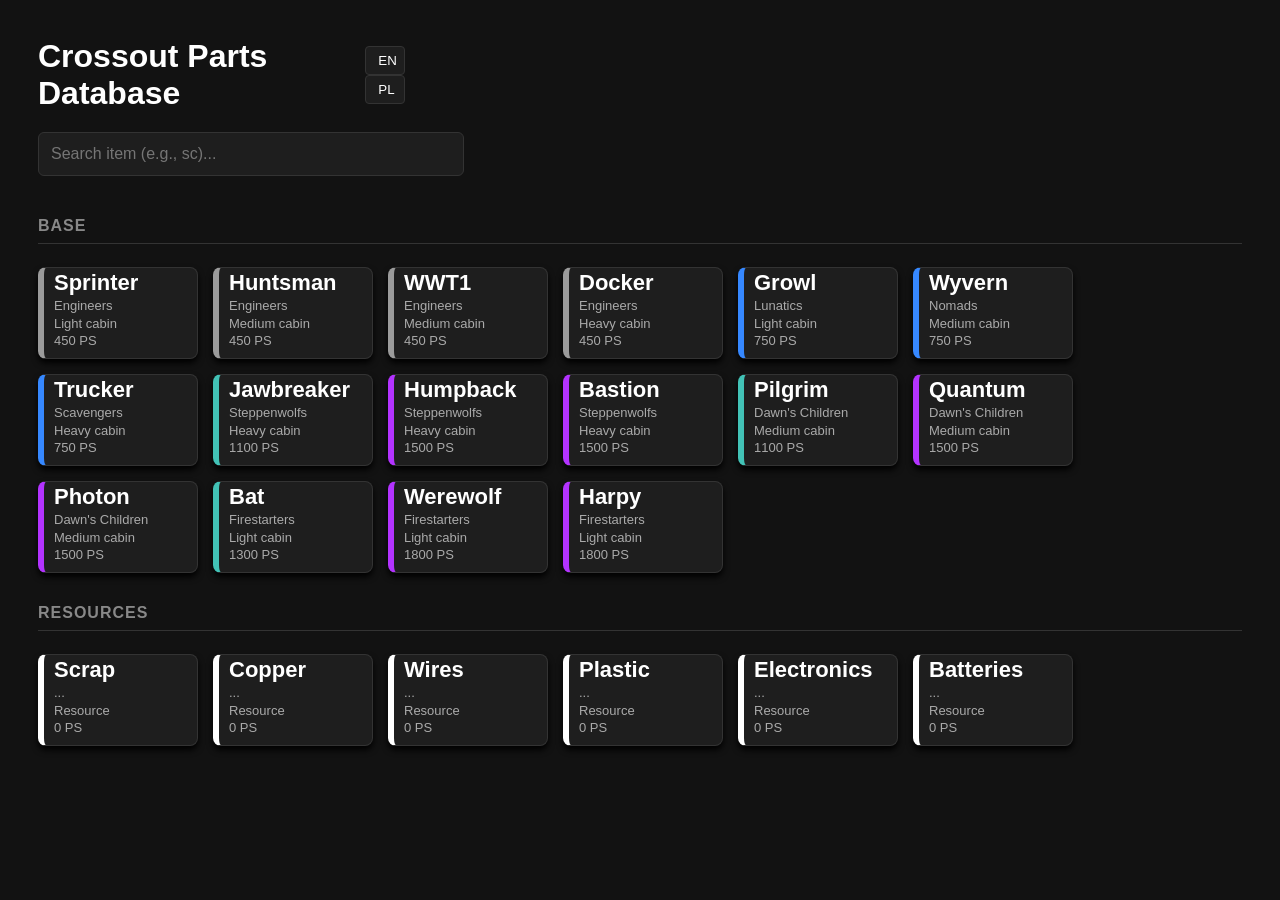
==== index.html @ c1599728 "update 2026-09-07 19:15" ====
<!DOCTYPE html>
<html lang="en">
	<head>
		<meta charset="UTF-8">
		<meta name="viewport" content="width=device-width, initial-scale=1.0">
		<link rel="stylesheet" href="style.css">
		<title>CrossCalc</title>
	</head>
	<body>
		<div class="header-bar">
			<h1 ccl="title" style="margin: 0;">Crossout Parts Database</h1>
			<div>
				<button class="lang-btn" onclick="setLanguage('en')">EN</button>
				<button class="lang-btn" onclick="setLanguage('pl')">PL</button>
			</div>
		</div>
		<input type="text" id="searchInput" placeholder="Search item (e.g., sc)..." oninput="filterItems()">
		<div class="grid" id="itemsContainer"></div>
		<script src="script.js"></script>
	</body>
</html>
---- style.css ----
:root { --clr-btn-border: #BBBBBB; }
body {
	font-family: Arial, sans-serif;
	background-color: #121212;
	color: #ffffff;
	padding: 30px;
}
.header-bar {
	display: flex;
	justify-content: space-between;
	align-items: center;
	max-width: 400px;
	margin-bottom: 20px;
}
.lang-btn {
	width: 40px;
	background-color: #1e1e1e;
	color: #fff;
	border: 1px solid #333;
	padding: 6px 12px;
	border-radius: 4px;
	text-align: center;
	cursor: pointer;
	transition-duration: 0.2s;
}
.lang-btn:hover {
	border-color: var(--clr-btn-border);
	width: 50px;
}
#searchInput {
	width: 100%;
	max-width: 400px;
	padding: 12px;
	font-size: 16px;
	border-radius: 6px;
	border: 1px solid #333;
	background-color: #1e1e1e;
	color: #fff;
	margin-bottom: 25px;
	outline: none;
}
#searchInput:focus { border-color: var(--clr-btn-border); }
.grid {
	display: flex;
	flex-wrap: wrap;
	gap: 15px;
}
.card {
	--rare: #0000;
	background-color: #1e1e1e;
	border: 1px solid #333;
	border-left: 6px solid var(--rare);
	border-radius: 8px;
	width: 160px;
	height: 92px;
	display: flex;
	flex-direction: column;
	justify-content: space-between;
	text-align: left;
	padding: 10px;
	box-sizing: border-box;
	box-shadow: 0 4px 6px rgba(0,0,0,1);
	transition-duration: 0.2s;
}
.card:hover {
	transform: translateY(-3px);
	border-color: var(--clr-btn-border);
	border-left: 6px solid var(--rare);
}
.back-link {
	display: inline-block;
	margin-bottom: 20px;
	color: var(--clr-btn-border);
	text-decoration: none;
}
.back-link:hover { text-decoration: underline; }
.details-box {
	--rare: #0000;
	background-color: #1e1e1e;
	border: 1px solid #333;
	border-left: 6px solid var(--rare);
	border-radius: 8px;
	padding: 20px;
	max-width: 800px;
	box-shadow: 0 4px 6px rgba(0,0,0,1);
}
.craft-section {
	margin-top: 20px;
	border-top: 1px solid #333;
}
.craft-section h3 {
	font-size: 16px;
	margin-bottom: 10px;
	color: #ccc;
}
.craft-grid {
	display: flex;
	flex-wrap: wrap;
	gap: 10px;
}
stit {
	font-size: 22px;
	font-weight: bold;
	margin-top: -8px;
}
tit {
	font-size: 32px;
	font-weight: bold;
}
id {
	font-size: 14px;
	color: #444;
	margin-left: 8px;
}
sdes {
	font-size: 13px;
	color: #AAA;
	display: block;
}
des {
	font-size: 16px;
	color: #AAA;
	display: block;
}
sl { text-transform: capitalize; }
.category-separator {
	width: 100%;
	margin-top: 0px;
	margin-bottom: 0px;
}
.category-separator h3 {
	color: #888;
	font-size: 16px;
	margin-bottom: 5px;
	text-transform: uppercase;
	letter-spacing: 1px;
}
.category-separator hr {
	border: none;
	border-top: 1px solid #333;
	width: 100%;
}
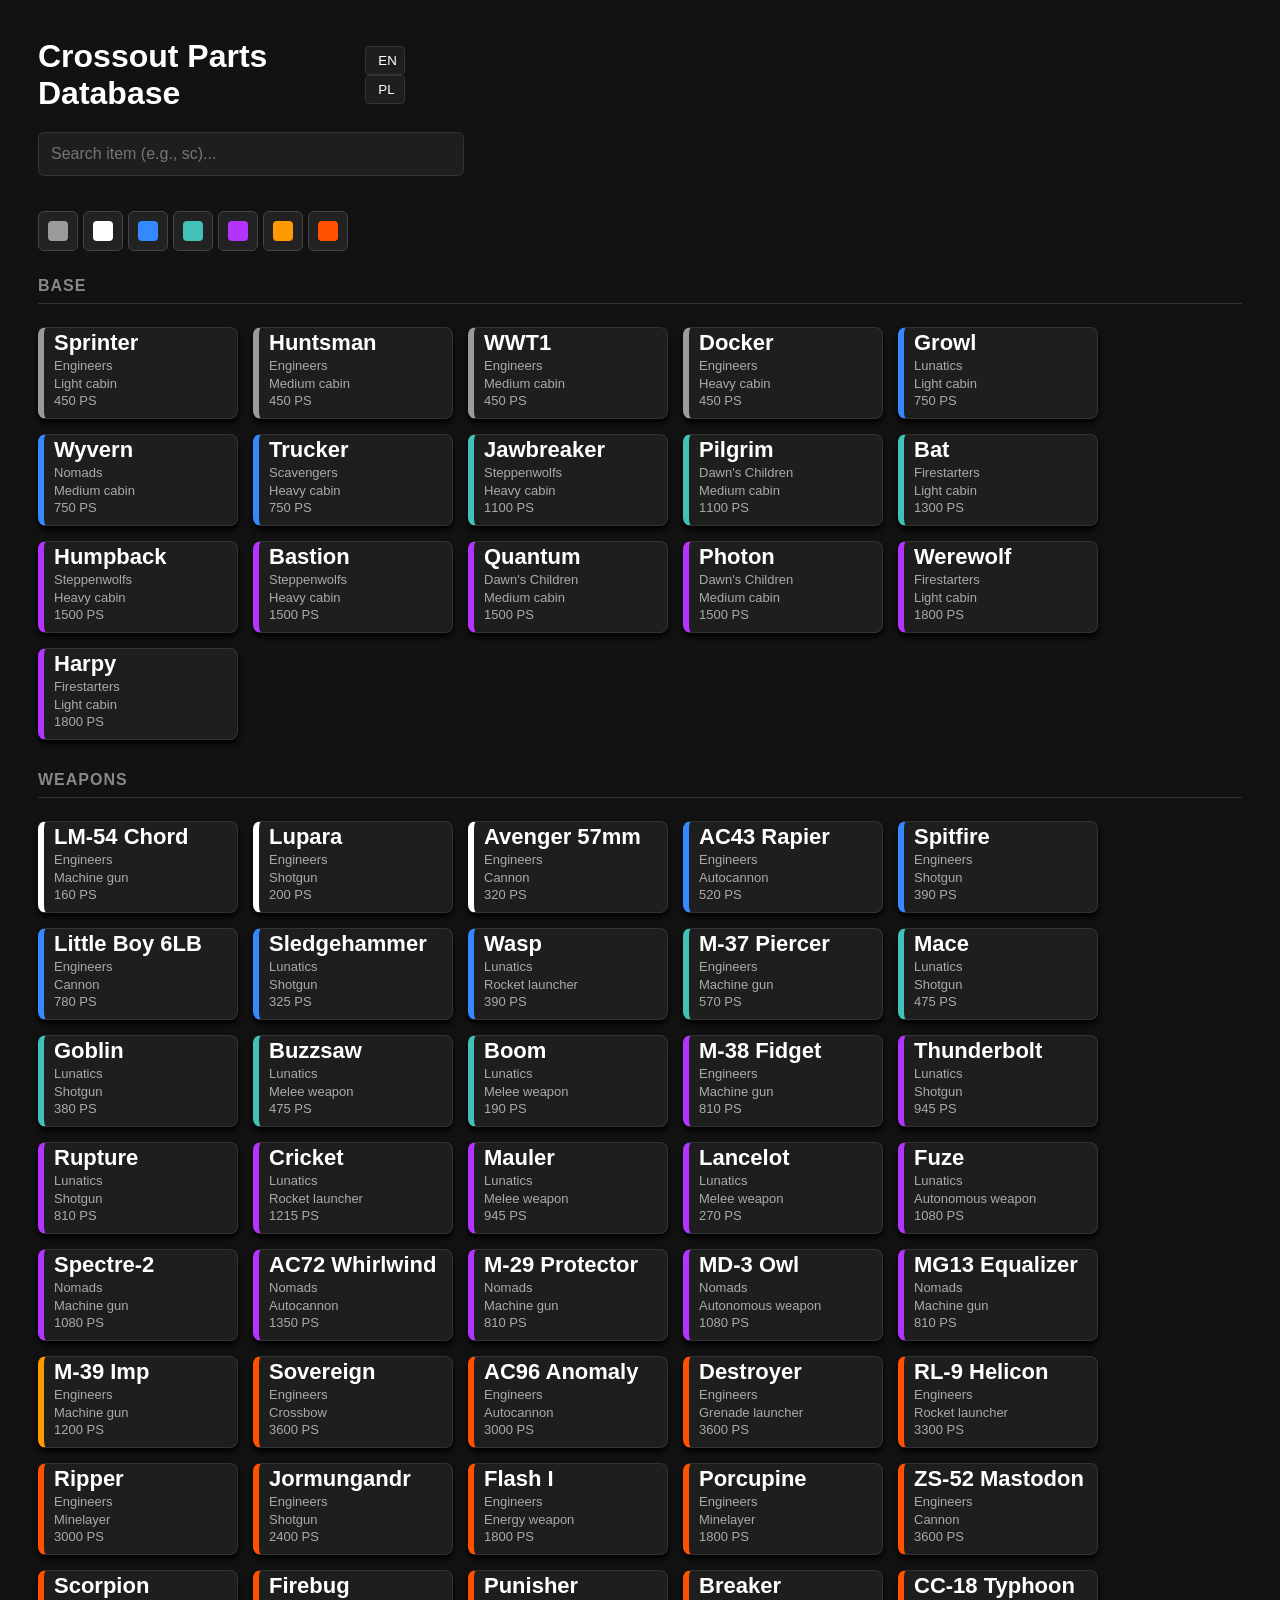
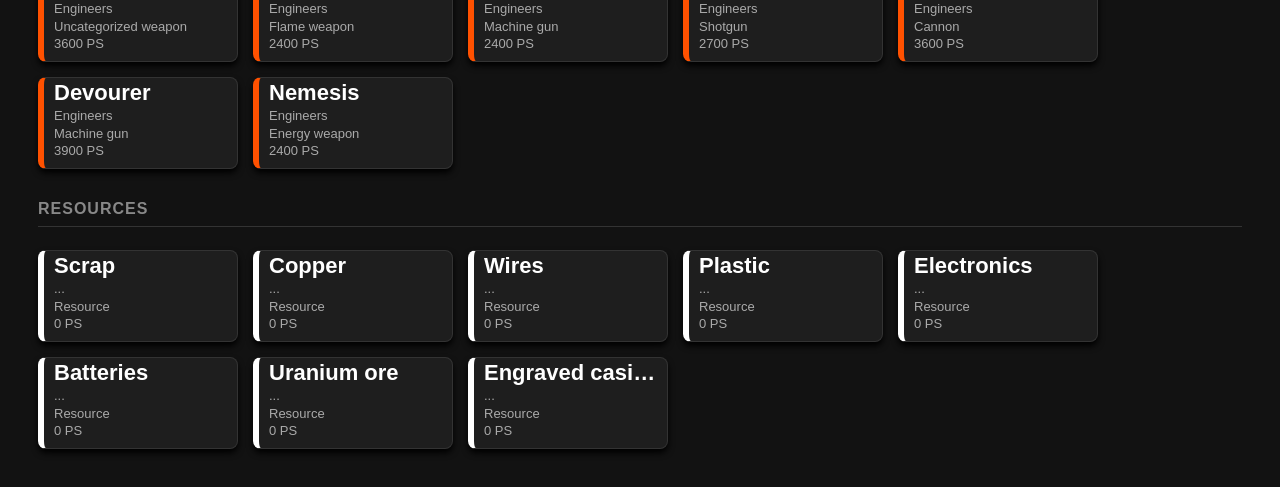
==== commit 66a6fb19: "update 2026-09-08 20:47" ====
--- a/index.html
+++ b/index.html
@@ -15,6 +15,7 @@
 			</div>
 		</div>
 		<input type="text" id="searchInput" placeholder="Search item (e.g., sc)..." oninput="filterItems()">
+		<div id="rare-choose" style="margin: 10px 0; display: flex; gap: 5px; flex-wrap: wrap;"></div>
 		<div class="grid" id="itemsContainer"></div>
 		<script src="script.js"></script>
 	</body>
--- a/style.css
+++ b/style.css
@@ -27,6 +27,31 @@
 	border-color: var(--clr-btn-border);
 	width: 50px;
 }
+.rare-btn {
+	width: 40px; height: 40px;
+	background-color: #222;
+	border: 1px solid #444;
+	border-radius: 6px;
+	cursor: pointer;
+	display: inline-flex;
+	align-items: center;
+	justify-content: center;
+	padding: 0;
+	transition-duration: 0.2s;
+}
+.rare-btn[on] {
+	background-color: #666;
+	border-color: #fff;
+}
+.rare-btn:hover {
+	background-color: #444;
+	border-color: #aaa;
+}
+.rare-btn .rare-box {
+	width: 20px;
+	height: 20px;
+	border-radius: 4px;
+}
 #searchInput {
 	width: 100%;
 	max-width: 400px;
@@ -51,7 +76,7 @@
 	border: 1px solid #333;
 	border-left: 6px solid var(--rare);
 	border-radius: 8px;
-	width: 160px;
+	width: 200px;
 	height: 92px;
 	display: flex;
 	flex-direction: column;
@@ -62,6 +87,12 @@
 	box-shadow: 0 4px 6px rgba(0,0,0,1);
 	transition-duration: 0.2s;
 }
+.card * {
+	white-space: nowrap;
+	overflow: hidden;
+	text-overflow: ellipsis;
+	min-width: 0;
+}
 .card:hover {
 	transform: translateY(-3px);
 	border-color: var(--clr-btn-border);
@@ -140,3 +171,44 @@
 	border-top: 1px solid #333;
 	width: 100%;
 }
+.market-calculator hr {
+	border: none;
+	border-top: 1px solid #333;
+	margin: 15px 0;
+}
+.market-inputs-grid {
+	display: flex;
+	flex-wrap: wrap;
+	gap: 10px;
+	margin-bottom: 15px;
+}
+.market-input-group { width: 200px; }
+.market-price-input,
+.market-sell-input {
+	width: 100%;
+	background: #1a1a1a;
+	border: 1px solid #444;
+	color: #fff;
+	padding: 5px 8px;
+	border-radius: 4px;
+	box-sizing: border-box;
+}
+.market-sell-input {
+	padding: 6px 8px;
+	margin-top: 4px;
+}
+.market-total-box {
+	background: #1e1e1e;
+	padding: 0px;
+	border-radius: 6px;
+	margin-bottom: 10px;
+}
+.market-total-value {
+	color: #42c2b6;
+	font-weight: bold;
+}
+.market-profit-box { margin-top: 8px; }
+.market-profit-value {
+	color: #ff9a00;
+	font-weight: bold;
+}
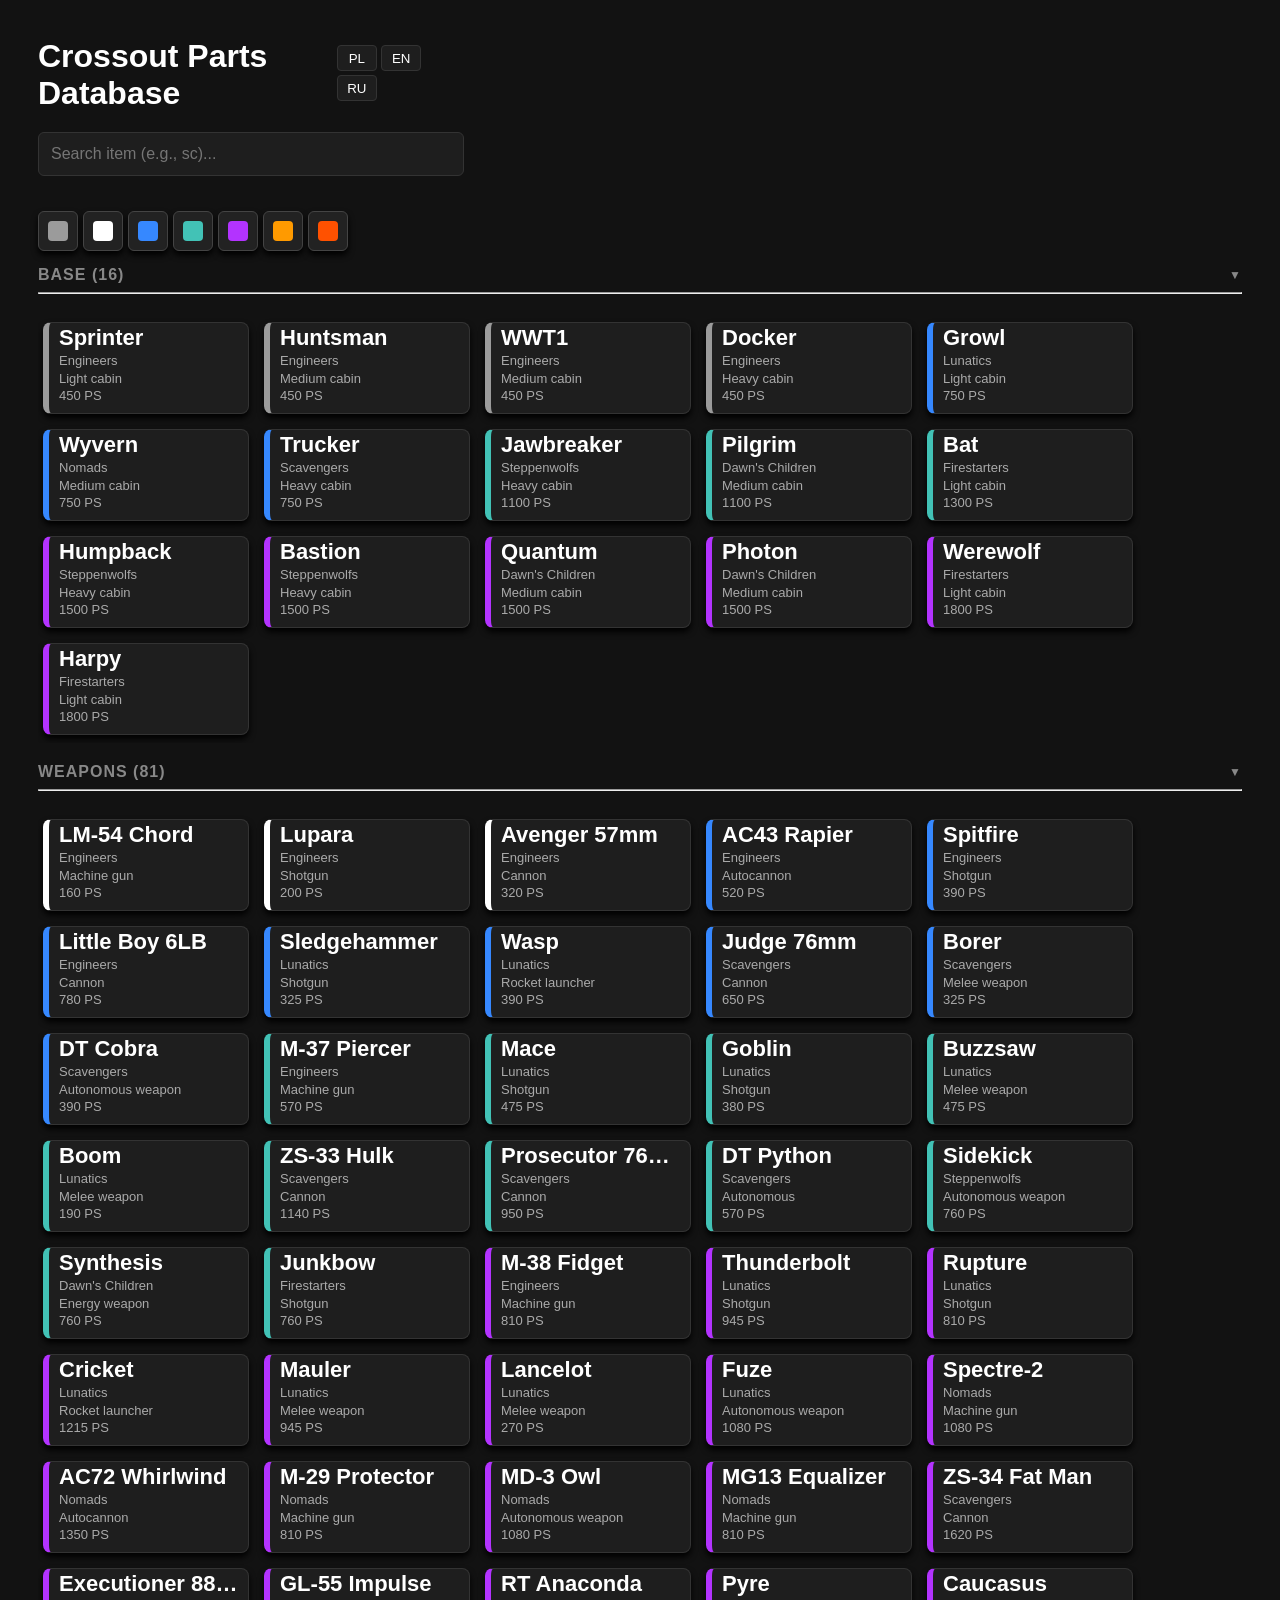
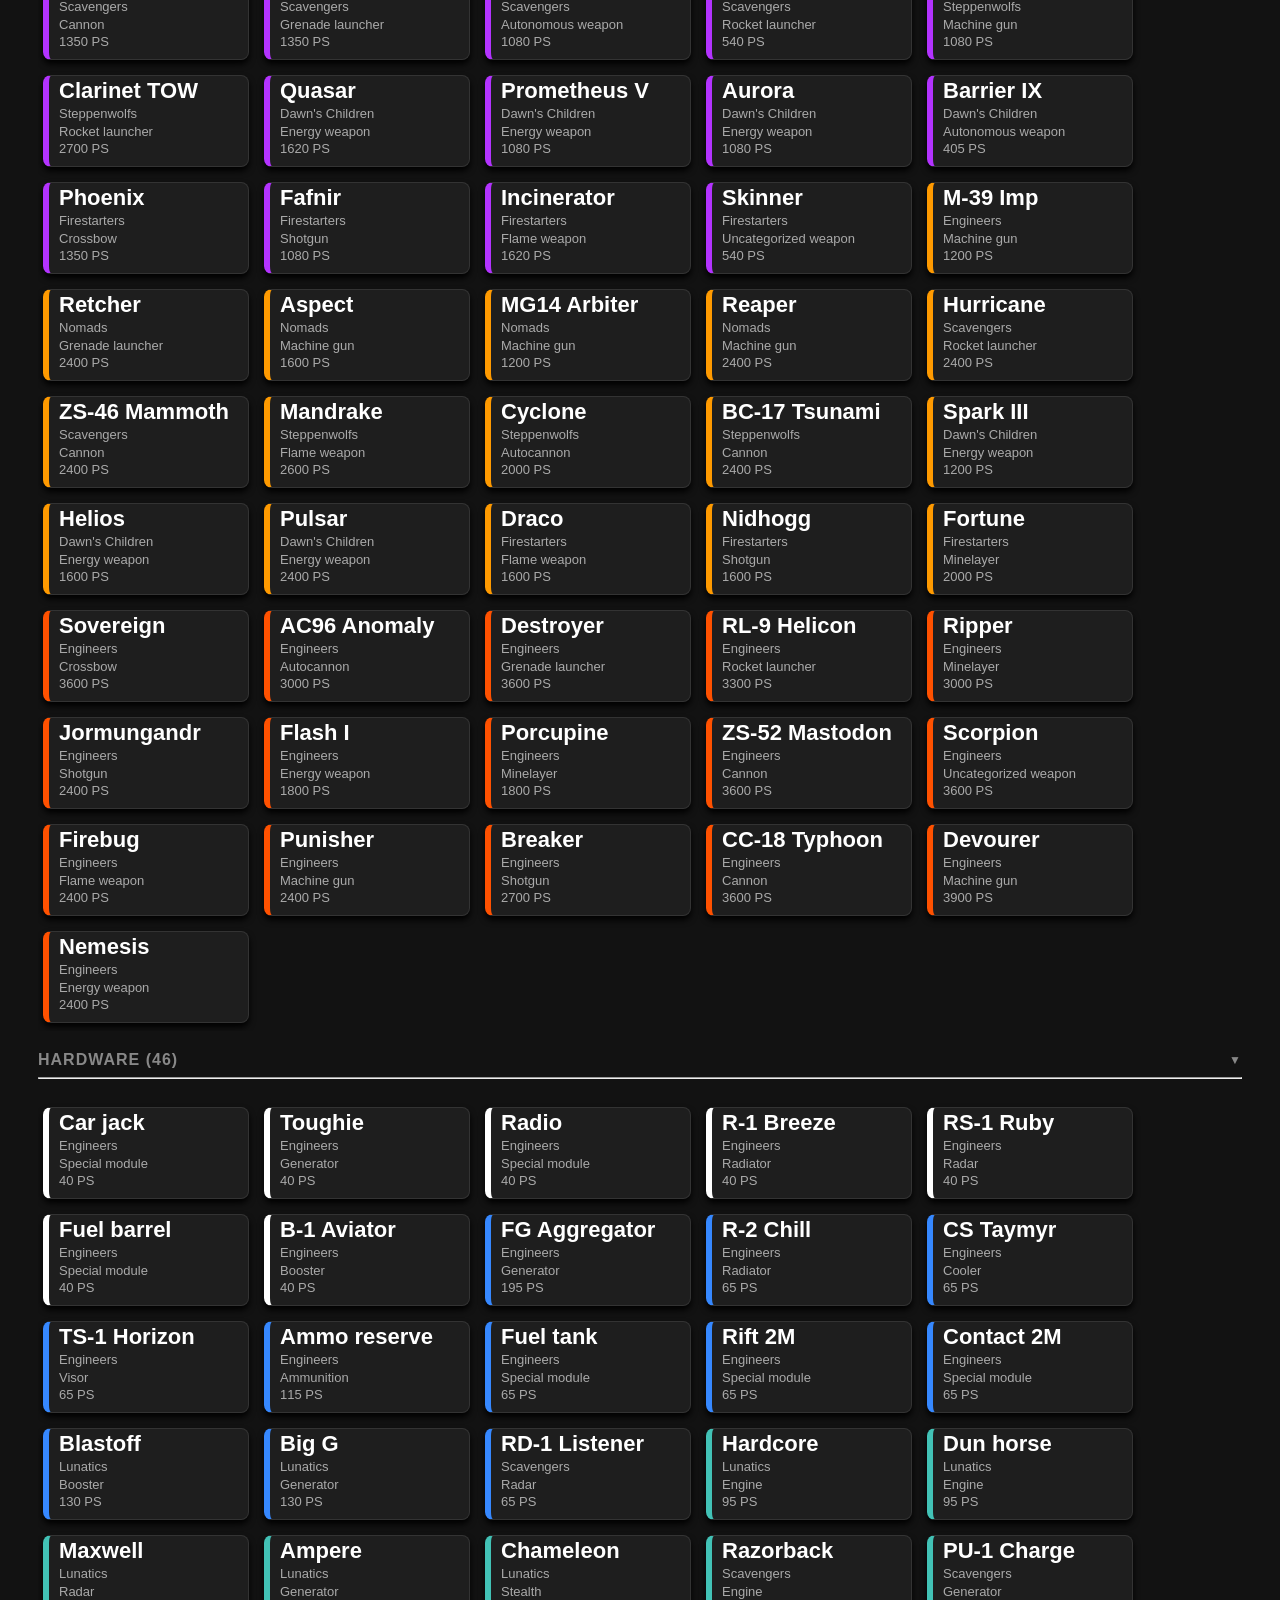
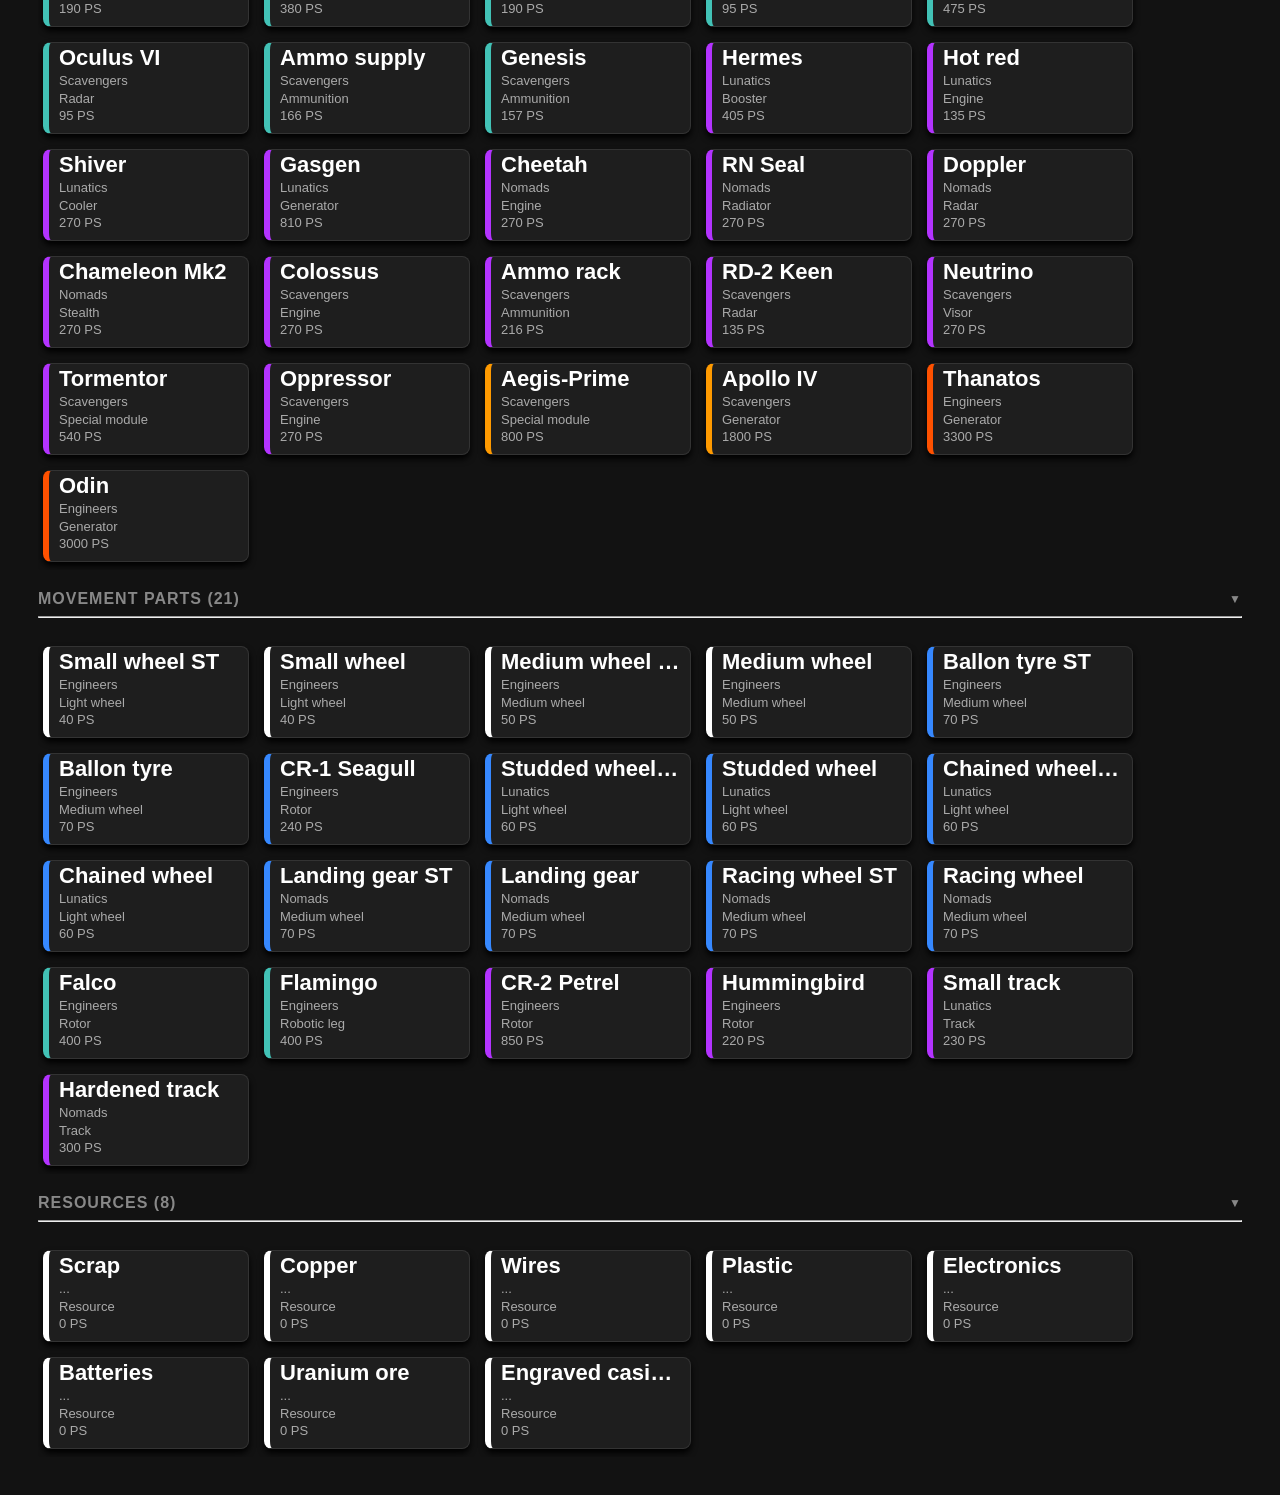
==== commit 7e589ed9: "update 2026-09-11 21:03" ====
--- a/index.html
+++ b/index.html
@@ -10,8 +10,9 @@
 		<div class="header-bar">
 			<h1 ccl="title" style="margin: 0;">Crossout Parts Database</h1>
 			<div>
+				<button class="lang-btn" onclick="setLanguage('pl')">PL</button>
 				<button class="lang-btn" onclick="setLanguage('en')">EN</button>
-				<button class="lang-btn" onclick="setLanguage('pl')">PL</button>
+				<button class="lang-btn" onclick="setLanguage('ru')">RU</button>
 			</div>
 		</div>
 		<input type="text" id="searchInput" placeholder="Search item (e.g., sc)..." oninput="filterItems()">
--- a/style.css
+++ b/style.css
@@ -13,23 +13,26 @@
 	margin-bottom: 20px;
 }
 .lang-btn {
-	width: 40px;
+	width: 40px; height: 26px;
 	background-color: #1e1e1e;
 	color: #fff;
 	border: 1px solid #333;
-	padding: 6px 12px;
 	border-radius: 4px;
+	margin-bottom: 4px;
 	text-align: center;
 	cursor: pointer;
 	transition-duration: 0.2s;
 }
 .lang-btn:hover {
 	border-color: var(--clr-btn-border);
-	width: 50px;
+	box-shadow: 0 0 6px var(--clr-btn-border);
+	transform: translateY(-3px);
 }
 .rare-btn {
+	--rare: #0000;
 	width: 40px; height: 40px;
 	background-color: #222;
+	box-shadow: 0 4px 6px #000;
 	border: 1px solid #444;
 	border-radius: 6px;
 	cursor: pointer;
@@ -45,9 +48,12 @@
 }
 .rare-btn:hover {
 	background-color: #444;
-	border-color: #aaa;
+	border-color: var(--rareb);
+	box-shadow: 0 4px 6px var(--rareb);
+	transform: translateY(-3px);
 }
 .rare-btn .rare-box {
+	background-color: var(--rareb);
 	width: 20px;
 	height: 20px;
 	border-radius: 4px;
@@ -76,7 +82,7 @@
 	border: 1px solid #333;
 	border-left: 6px solid var(--rare);
 	border-radius: 8px;
-	width: 200px;
+	width: 206px;
 	height: 92px;
 	display: flex;
 	flex-direction: column;
@@ -84,7 +90,7 @@
 	text-align: left;
 	padding: 10px;
 	box-sizing: border-box;
-	box-shadow: 0 4px 6px rgba(0,0,0,1);
+	box-shadow: 0 4px 6px #000;
 	transition-duration: 0.2s;
 }
 .card * {
@@ -95,7 +101,8 @@
 }
 .card:hover {
 	transform: translateY(-3px);
-	border-color: var(--clr-btn-border);
+	border-color: var(--rare);
+	box-shadow: 0 4px 6px var(--rare);
 	border-left: 6px solid var(--rare);
 }
 .back-link {
@@ -113,7 +120,7 @@
 	border-radius: 8px;
 	padding: 20px;
 	max-width: 800px;
-	box-shadow: 0 4px 6px rgba(0,0,0,1);
+	box-shadow: 0 4px 6px #000;
 }
 .craft-section {
 	margin-top: 20px;
@@ -156,20 +163,63 @@
 sl { text-transform: capitalize; }
 .category-separator {
 	width: 100%;
-	margin-top: 0px;
-	margin-bottom: 0px;
+	cursor: pointer;
+	user-select: none;
 }
 .category-separator h3 {
 	color: #888;
 	font-size: 16px;
+	margin-top: 5px;
 	margin-bottom: 5px;
 	text-transform: uppercase;
 	letter-spacing: 1px;
-}
-.category-separator hr {
-	border: none;
-	border-top: 1px solid #333;
-	width: 100%;
+	display: flex;
+	justify-content: space-between;
+	align-items: center;
+}
+.category-separator:hover h3 { color: #fff; }
+.category-separator .collapse-arrow {
+	transition: transform 0.3s ease;
+	font-size: 12px;
+}
+.category-separator.collapsed .collapse-arrow { transform: rotate(-90deg); }
+.category-collapse-wrapper {
+	display: grid;
+	grid-template-rows: 1fr;
+	transition: grid-template-rows 0.3s ease, opacity 0.3s ease, margin 0.3s ease;
+	opacity: 1;
+	width: 100%;
+	padding-bottom: 8px;
+}
+.category-collapse-wrapper > div,
+.category-collapse-wrapper {
+	display: flex;
+	flex-wrap: wrap;
+	gap: 15px;
+	max-height: 2000px;
+	transition: max-height 0.3s ease, opacity 0.3s ease, margin-bottom 0.3s ease;
+	padding-top: 5px;
+	padding-left: 5px;
+	overflow: hidden;
+}
+.category-collapse-wrapper {
+	display: grid;
+	grid-template-columns: repeat(auto-fill, minmax(200px, 1fr));
+	gap: 15px;
+}
+.category-collapse-wrapper {
+	display: flex;
+	flex-wrap: wrap;
+	gap: 15px;
+	max-height: 2000px;
+	transition: max-height 0.3s ease, opacity 0.3s ease, margin-bottom 0.3s ease;
+}
+.category-collapse-wrapper[collapsed] {
+	max-height: 0;
+	opacity: 0;
+	margin-bottom: 0;
+	padding-top: 0;
+	pointer-events: none;
 }
 .market-calculator hr {
 	border: none;
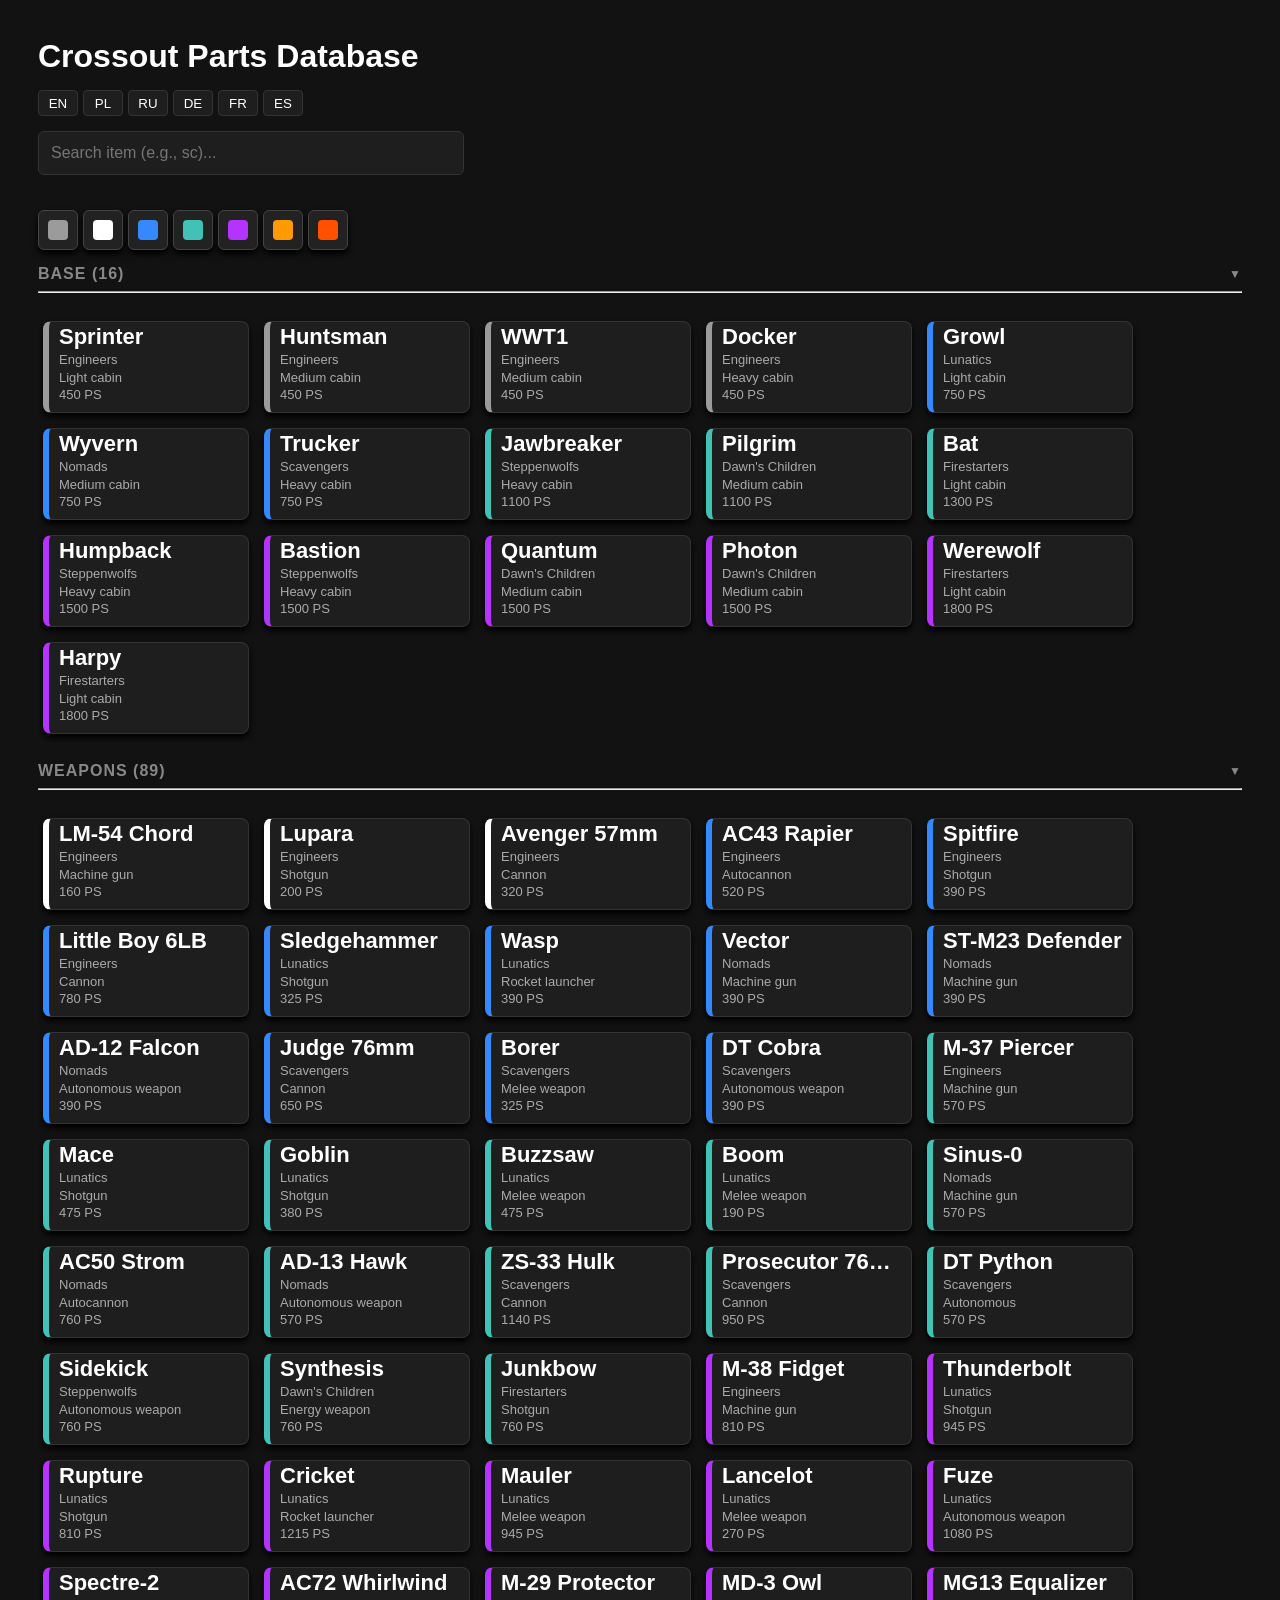
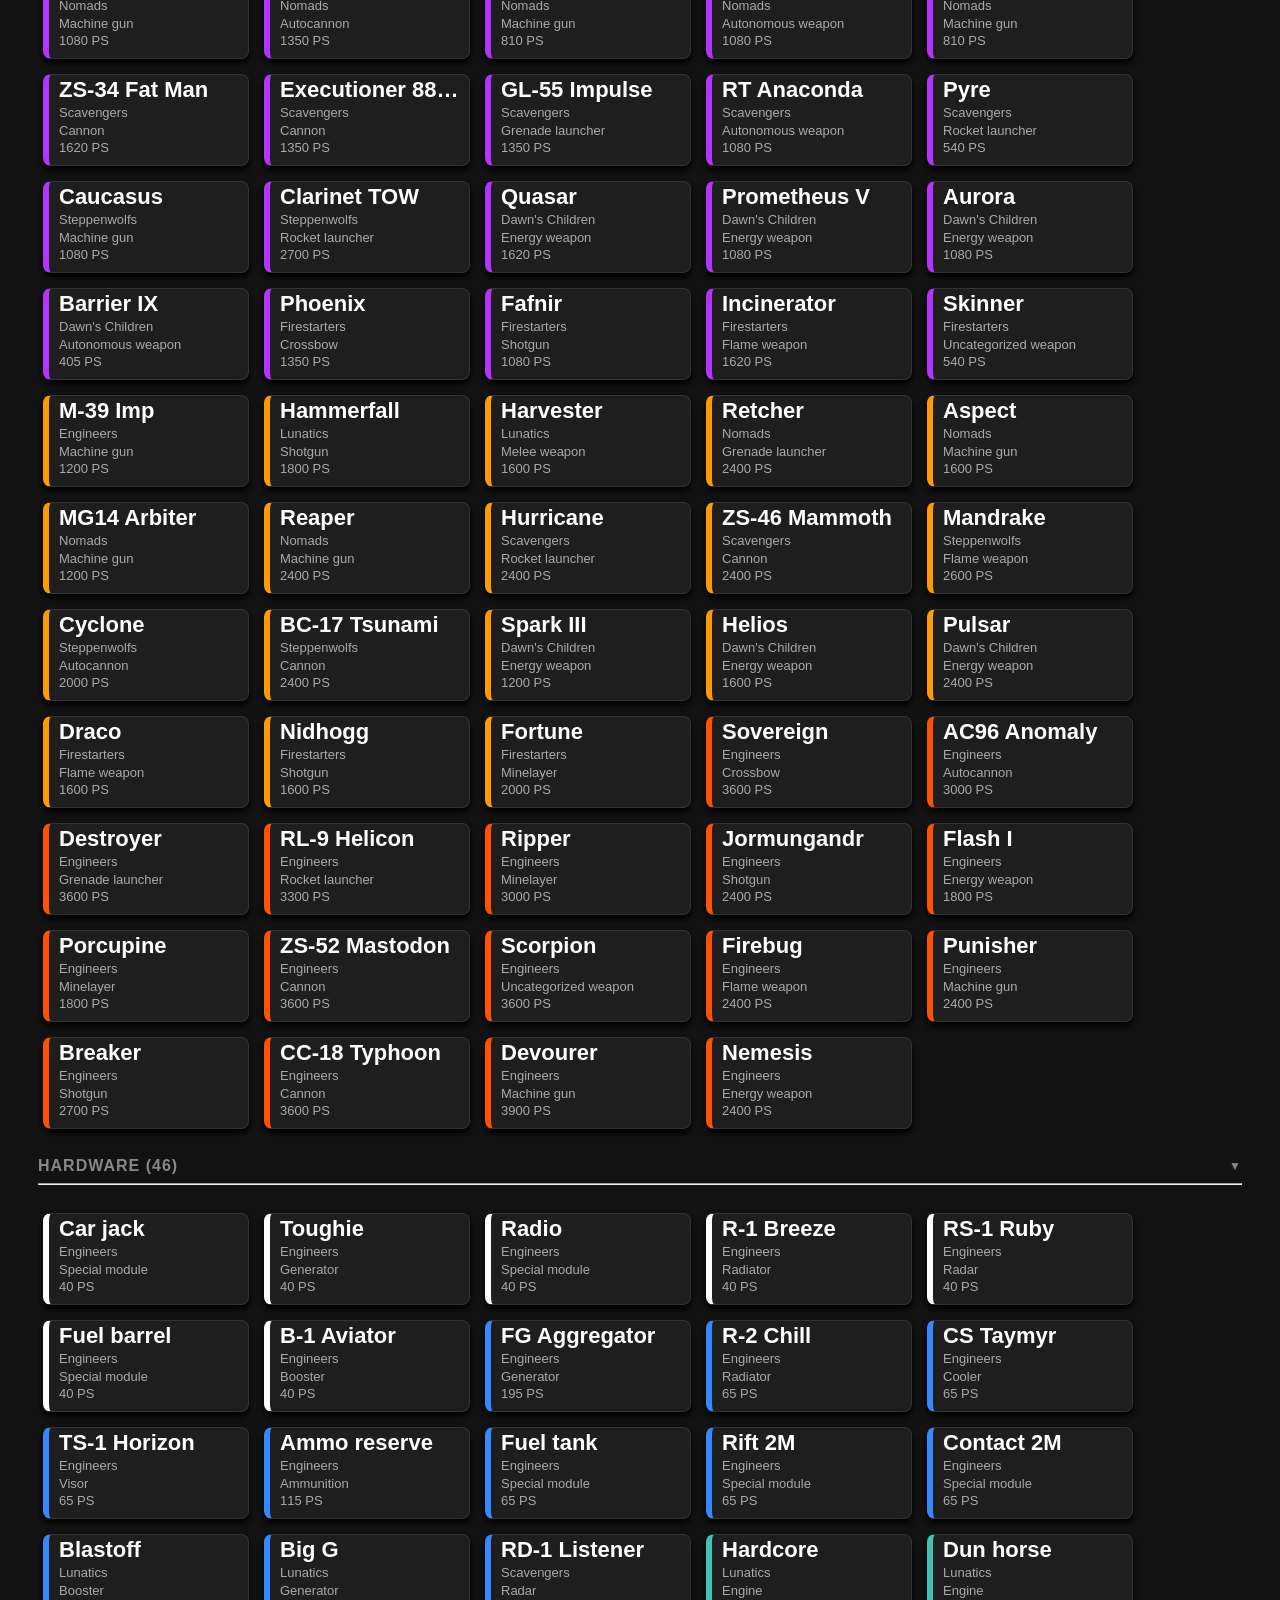
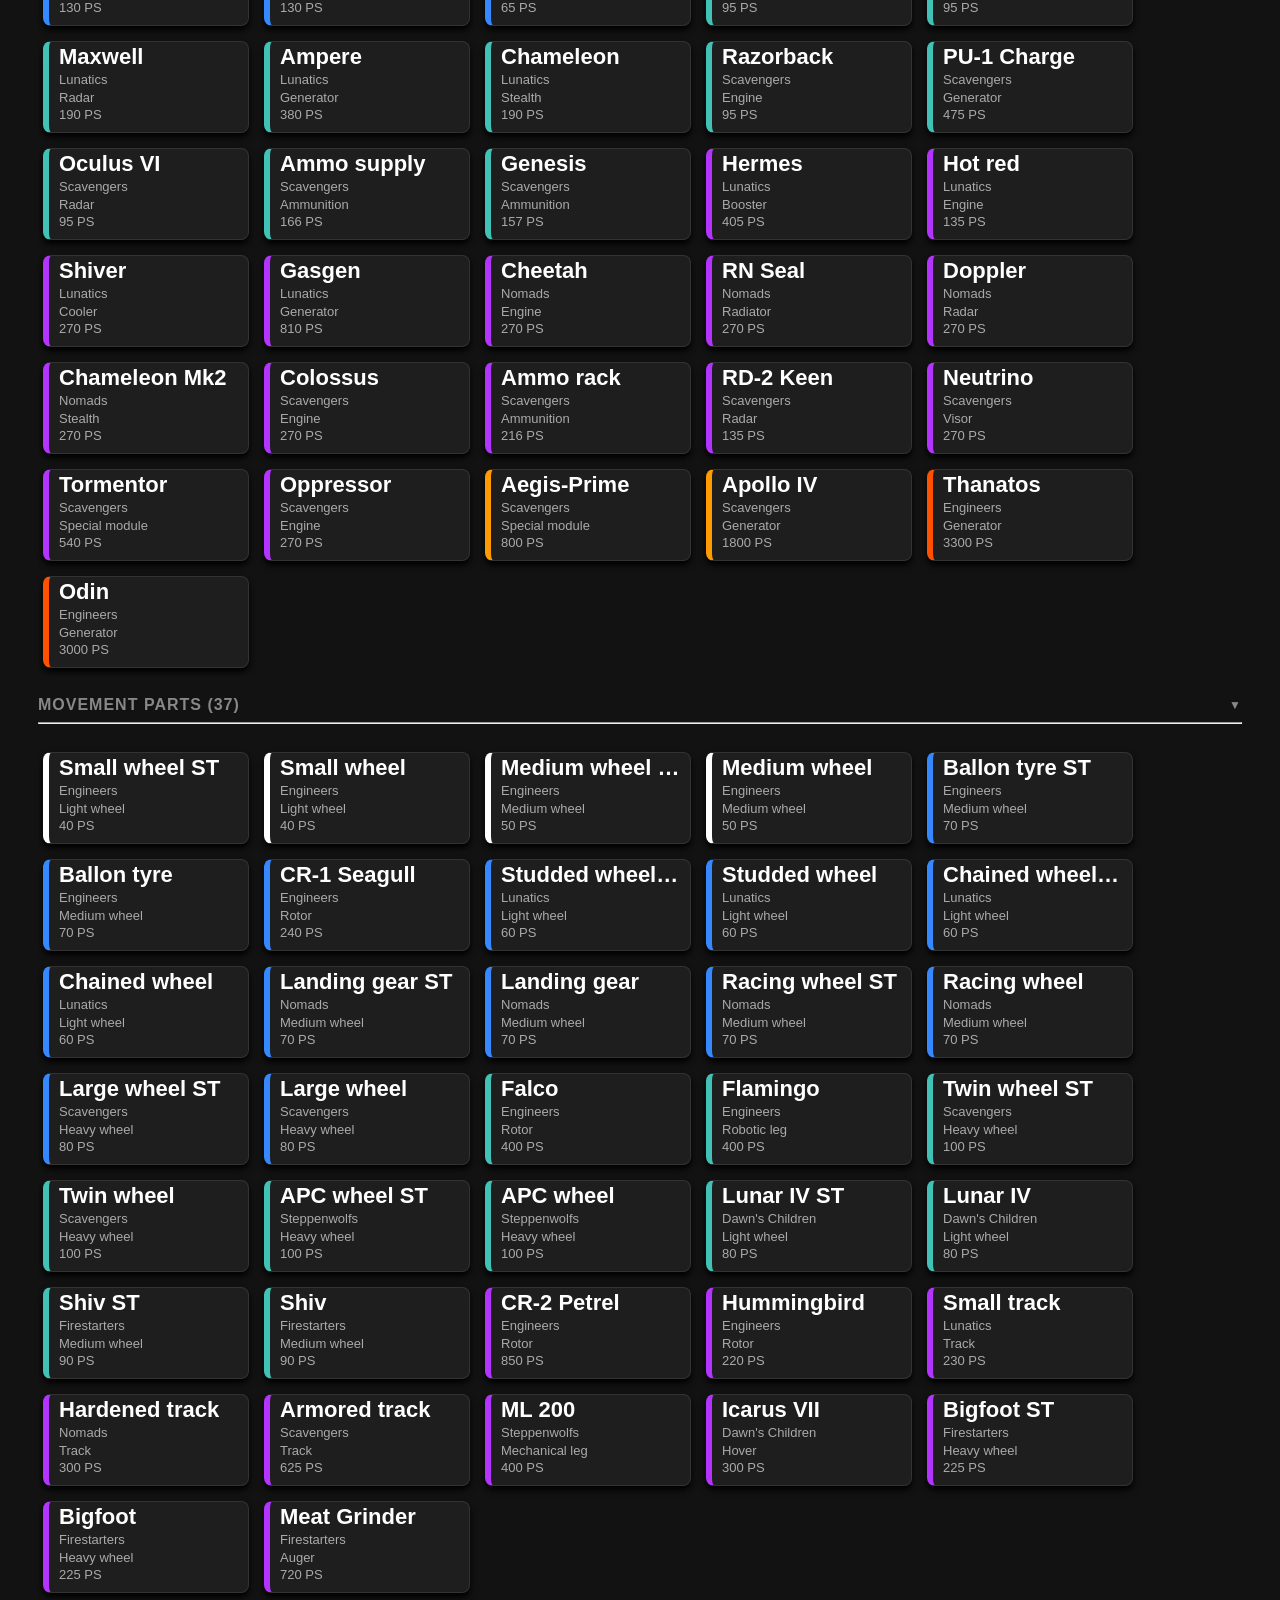
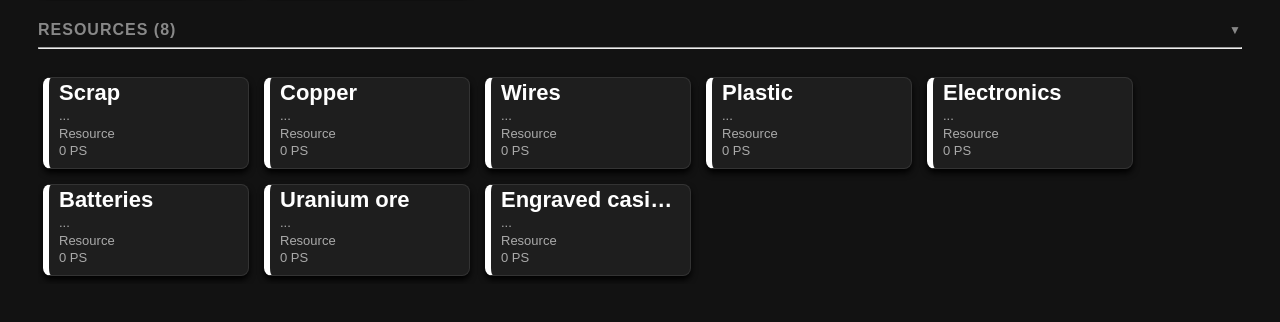
==== commit abaf046d: "update 2026-09-12 12:18" ====
--- a/index.html
+++ b/index.html
@@ -7,13 +7,14 @@
 		<title>CrossCalc</title>
 	</head>
 	<body>
-		<div class="header-bar">
-			<h1 ccl="title" style="margin: 0;">Crossout Parts Database</h1>
-			<div>
-				<button class="lang-btn" onclick="setLanguage('pl')">PL</button>
-				<button class="lang-btn" onclick="setLanguage('en')">EN</button>
-				<button class="lang-btn" onclick="setLanguage('ru')">RU</button>
-			</div>
+		<h1 ccl="title" style="margin: 0 0 15px 0;">Crossout Parts Database</h1>
+		<div class="langs-bar">
+			<button class="lang-btn" onclick="setLanguage('en')">EN</button>
+			<button class="lang-btn" onclick="setLanguage('pl')">PL</button>
+			<button class="lang-btn" onclick="setLanguage('ru')">RU</button>
+			<button class="lang-btn" onclick="setLanguage('de')">DE</button>
+			<button class="lang-btn" onclick="setLanguage('fr')">FR</button>
+			<button class="lang-btn" onclick="setLanguage('es')">ES</button>
 		</div>
 		<input type="text" id="searchInput" placeholder="Search item (e.g., sc)..." oninput="filterItems()">
 		<div id="rare-choose" style="margin: 10px 0; display: flex; gap: 5px; flex-wrap: wrap;"></div>
--- a/style.css
+++ b/style.css
@@ -5,12 +5,11 @@
 	color: #ffffff;
 	padding: 30px;
 }
-.header-bar {
-	display: flex;
-	justify-content: space-between;
-	align-items: center;
-	max-width: 400px;
-	margin-bottom: 20px;
+.langs-bar {
+	display: flex;
+	gap: 5px;
+	flex-wrap: wrap;
+	margin-bottom: 15px;
 }
 .lang-btn {
 	width: 40px; height: 26px;
@@ -18,7 +17,6 @@
 	color: #fff;
 	border: 1px solid #333;
 	border-radius: 4px;
-	margin-bottom: 4px;
 	text-align: center;
 	cursor: pointer;
 	transition-duration: 0.2s;
